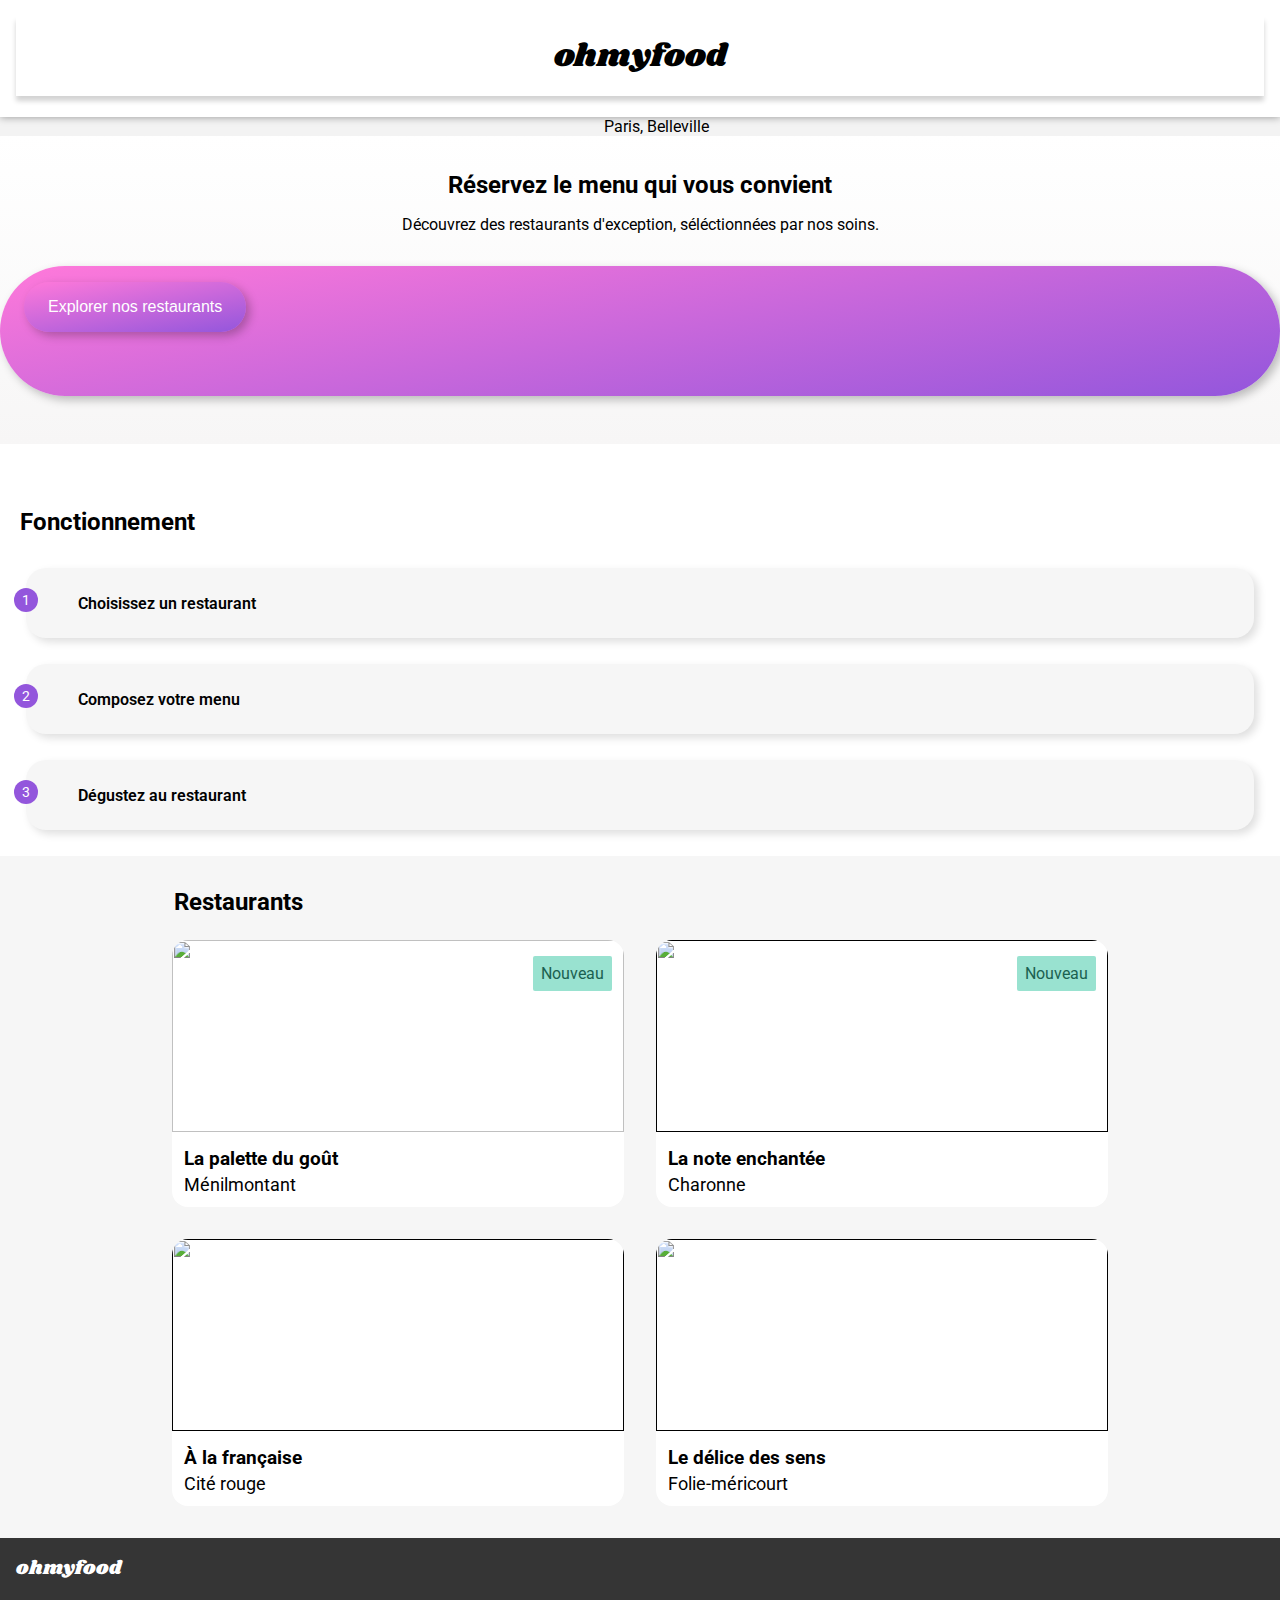
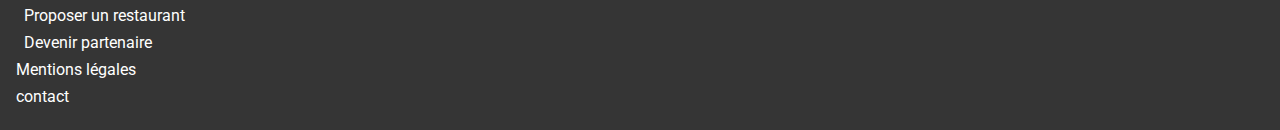
==== index.html @ df1c41d5 "menu" ====
<!DOCTYPE html>
<html>
<head>
<title>Ohmyfood</title>
<link rel="preconnect" href="https://fonts.googleapis.com">
<link rel="preconnect" href="https://fonts.gstatic.com" crossorigin>
<link href="https://fonts.googleapis.com/css2?family=Roboto:wght@300;400;500;700;900&display=swap" rel="stylesheet">
<link href="https://fonts.googleapis.com/css2?family=Shrikhand&display=swap" rel="stylesheet">
<link rel="stylesheet" href="https://cdnjs.cloudflare.com/ajax/libs/font-awesome/6.1.1/css/all.min.css" integrity="sha512-KfkfwYDsLkIlwQp6LFnl8zNdLGxu9YAA1QvwINks4PhcElQSvqcyVLLD9aMhXd13uQjoXtEKNosOWaZqXgel0g==" crossorigin="anonymous" referrerpolicy="no-referrer" />
<link rel="stylesheet" href="./styles/style.css">
<meta name="viewport" content="width=device-width, initial-scale=1">
</head>

<body>
  <header>
    <div class="header">
      <h1>ohmyfood</h1>
    </div>
  </header>
  
  <main>
    <div class="location">
      <div class="location_dot">
        <i class="fa-solid fa-location-dot"></i>
      </div>
      <div class="location_txt">
        <p>Paris, Belleville</p>
      </div>
    </div>

    <div class="hero_container">
      <div class="hero_title">
        <h2>Réservez le menu qui vous convient</h2>
      </div>
      <div class="hero_txt">
        <p>Découvrez des restaurants d'exception, séléctionnées par nos soins.</p>
      </div>
      <div class="btn">
        <button class="btn hero_btn">Explorer nos restaurants</button>
      </div>
    </div>

  <section class="steps">
    <h2 class="steps_title">Fonctionnement</h2>
    <div class="steps_btn">
      <p class="number">1</p>
      <div class="steps_txt">
      <i class="fa-solid fa-mobile-screen steps-icon"></i>
      Choisissez un restaurant</div>
      </div>
    <div class="steps_btn">
      <p class="number">2</p>
      <div class="steps_txt">
        <i class="fa-solid fa-list-ul steps-icon"></i>
        Composez votre menu</div>
    </div>
    <div class="steps_btn">
      <p class="number">3</p>
      <div class="steps_txt">
        <i class="fa-solid fa-store steps-icon"></i>
        Dégustez au restaurant</div>
    </div>
  </section>

  <section class="restaurants">
    <div class="container">
      <h2 class="restaurants_title">Restaurants</h2>
      <div class="cards">
        <a class="card" href="menu-1.html">
          <img src="/Maquettes Ohmyfood/images/restaurants/jay-wennington-N_Y88TWmGwA-unsplash.jpg" alt="" class="card_img"> 
          <p class="card_new">Nouveau</p>
          <div class="card_info">
            <h3 class="restaurant_name">La palette du goût</h3>
            <p class="restaurant_location">Ménilmontant</p>
            <div class="like_btn">
              <i class="far fa-heart like"></i>
            </div>
          </div>
        </a>
        <a class="card" href=>      
          <img src="/Maquettes Ohmyfood/images/restaurants/stil-u2Lp8tXIcjw-unsplash.jpg" alt="" class="card_img">
          <p class="card_new">Nouveau</p>         
          <div class="card_info">
            <h3 class="restaurant_name">La note enchantée</h3>
            <p class="restaurant_location">Charonne</p>
            <div class="like_btn">
              <i class="far fa-heart like"></i>
            </div>
          </div>
        </a>
        <a class="card" href=> 
          <img src="/Maquettes Ohmyfood/images/restaurants/toa-heftiba-DQKerTsQwi0-unsplash.jpg" alt="" class="card_img">       
          <div class="card_info">
            <h3 class="restaurant_name">À la française</h3>
            <p class="restaurant_location">Cité rouge</p>
            <div class="like_btn">
              <i class="far fa-heart like"></i>
            </div>
          </div>
        </a>
        <a class="card" href=>        
          <img src="/Maquettes Ohmyfood/images/restaurants/louis-hansel-shotsoflouis-qNBGVyOCY8Q-unsplash.jpg" alt="" class="card_img">   
            <div class="card_info">
            <h3 class="restaurant_name">Le délice des sens</h3>
            <p class="restaurant_location">Folie-méricourt</p>
            <div class="like_btn">
              <i class="far fa-heart like"></i>
            </div>
           </div>       
          </a>
        </div>
      </div>
    </section>
  </main>

  <footer class="footer">
    <div class="footer_container">
      <span class="footer_logo">ohmyfood</span>
      <ul class="footer_list">
        <li>
          <a class="footer_link" href="#"><i class="fa-solid fa-utensils footer_icon"></i>Proposer un restaurant</a>
        </li>
        <li>
          <a class="footer_link" href="#"><i class="fa-solid fa-handshake-angle footer_icon"></i>Devenir partenaire</a>
        </li>
        <li>
          <a class="footer_link" href="#">Mentions légales</a>
        </li>
        <li>
          <a class="footer_link" href="#">contact</a>
        </li>
      </ul>
    </div>
  </footer>
</body>

</html>
---- styles/style.css ----
html {
  box-sizing: border-box;
  font-size: 16px;
}

*, *:before, *:after {
  box-sizing: inherit;
}

body, h1, h2, h3, h4, h5, h6, p, ol, ul {
  margin: 0;
  padding: 0;
  font-weight: normal;
}

ol, ul {
  list-style: none;
}

img {
  max-width: 100%;
  height: auto;
}
/**reset**/

body {
  font-family: "Roboto", sans-serif;
  margin: 0;
  background: white;
}

.header {
  display: flex;
    justify-content: center;
    box-shadow: 0px 5px 5px lightgrey;
    margin-bottom: 5px;
    height: 80px;
}

.header h1 {
  font-family: "Shrikhand", cursive;
  display: flex;  
  text-align: center;
  align-items: center;
}

h2 {
  font-weight: bold;
}

.location {
  display: flex;
  justify-content: center;
  align-content: center;
  background-color: #f3f3f3;
}

.location_txt {
  display: flex;
  justify-content: center;
  align-content: center;
  align-items: center;
}

.location p {
  font-weight: 400;
}

.location_dot {
  line-height: 40px;
  padding: 4px 16px;
  font-size: 18px;
}

main {
  display: flex;
  justify-content: center;
  align-content: center;
  flex-direction: column;
}

.hero_container {
  display: flex;
  justify-content: center;
  align-content: center;
  flex-direction: column;
  text-align: center;
  background: linear-gradient(white, rgb(247, 246, 246));
}

.hero_title {
  margin: 0;
}

.hero_title h2 {
  margin-bottom: 0;
  margin-top: 2.2rem;
  padding-inline-start: 15%;
  padding-inline-end: 15%;
}

.hero_txt {
  margin: 0;
  display: block;
  margin-block-start: 1em;
  margin-block-end: 1em;
  margin-inline-start: 0px;
  margin-inline-end: 0px;
}

.hero_txt p {
  margin: 0;
  font-weight: 400;
  margin-bottom: 16px;
  padding-inline-start: 10%;
  padding-inline-end: 10%;
}

.hero_container .hero_btn {
  display: flex;
  justify-content: center;
  align-content: center;
}

.btn {
  border: 0;
  padding: 1rem 1.5rem;
  font-weight: 400;
  font-size: 1rem;
  border-radius: 100px;
  color: #fff;
  background: linear-gradient(170deg, #ff79da 0%, #9356dc 100%);
  box-shadow: 0.25rem 0.25rem 10px rgb(0 0 0 / 25%);
  margin-bottom: 48px;
}

/**Steps-section**/

.steps_title {
  margin-top: 64px;
  margin-left: 20px;
  margin-bottom: 32px;
}

.steps_btn {
  margin: 26px;
  box-shadow: 0.25rem 0.25rem 0.5rem rgb(0 0 0 / 13%);
  border-radius: 1.25rem;
  background-color: #f6f6f6;
  display: flex;
}

.steps_btn:hover {
  opacity: 0.8;
  cursor: pointer;
  transition: .3s;
  transition: .3s;
  box-shadow: 0px 0px 10px 0px rgba(0, 0, 0, 0.6);
  background-color: #f2eafb;
}

.steps_txt {
  display: flex;
  font-weight: 600;
  width: 300px;
  height: 70px;
  align-items: center;
}

.number {
  font-weight: 400;
    font-size: 0.87rem;
    background-color: #9356dc;
    height: 24px;
    width: 24px;
    border-radius: 50%;
    line-height: 24px;
    vertical-align: middle;
    text-align: center;
    color: white;
    margin-left: -12px;
    margin-right: 20px;
    margin-top: 20px;
}

.steps-icon {
  color: grey;
  margin-right: 20px;
}


/**Restaurants Cards section**/

.restaurants {
  background-color: #f6f6f6;
  padding: 2rem 1rem;
}

.restaurants_title {
  margin-bottom: 24px;
  margin-left: 2px;
}

.cards {
  display: grid;
  grid-template-columns: repeat(1,1fr);
  column-gap: 2rem;
  row-gap: 2rem;
}

.card {
  background-color: #fff;
  border-radius: 1rem;
  position: relative;
  text-decoration: none;
  color: inherit;
  display: block;
}

.card_img {
  height: 12rem;
  width: 100%;
  border: 0 solid transparent;
  border-radius: 1rem 1rem 0 0;
  box-shadow: none;
  object-fit: cover;
}
  
.card_info {
  display: flex;
  justify-content:center;
  flex-direction: column;
  align-items: flex-start;
}

.card_info h3 {
  font-weight: 700;
}

.card_info p {
  font-size: 18px;
}

.card_new {
  background-color: #99e2d0;
  color: #1b6150;
  padding: 0.5rem;
  border-radius: 0.125rem;
  position: absolute;
  top: 1rem;
  right: 0.75rem;
}

.restaurant_name {
  padding-left: 12px;
  margin-top: 12px;
}

.restaurant_location {
  padding-left: 12px;
  padding-top: 4px;
  margin-bottom: 12px;
}

.card_new {
  display: flex;
  align-items: center;
  justify-content: center;
}

.like_btn {
  height: 100%;
  width: 180%;
  display: flex;
  align-items: center;
  justify-content: center;
}

.like {
  transition-duration: .25s;
  background-color: white;
  display: flex;
  align-items: center;
  justify-content: center;
  font-size: 2rem;
}

/**Footer**/

.footer {
  padding: 1rem;
  background-color: #353535 ;
}

.footer_container {
  display: flex;
  flex-direction: column;
}

.footer_container li {
  margin-bottom: 0.5rem;
}

.footer_logo {
  color: #fff;
  font-family: Shrikhand,"cursive";
  font-size: 1.2rem;
  margin: 0 0 1rem;
}

.footer_list {
  list-style: none;
  padding: 0;
  margin: 0;
}

.footer_link {
  text-decoration: none;
  color: #fff;
}

.footer_icon {
  width: 1.2rem;
  margin-right: 0.5rem;
}


/** Menu **/

.loader {
  display: flex;
  position: fixed;
  width: 100%;
  height: 100%;
  background: #ffffffa8;
  z-index: 100000;
  justify-content: center;
  align-items: center;
  animation: loader 1s;
  animation-delay: 1s;
  animation-fill-mode: both;
}

.loader .loader__logo {
  font-family: 'Shrikhand', "cursive";
  font-size: 3rem;
  animation: LogoAnimate 1s;
  animation-iteration-count: 1;
}

.loader .item--0 {
  animation-delay: 0s;
}

.loader .item--1 {
  animation-delay: 0.1s;
}

.loader .item--2 {
  animation-delay: 0.2s;
}

.loader .item--3 {
  animation-delay: 0.3s;
}

.loader .item--4 {
  animation-delay: 0.4s;
}

.loader .item--5 {
  animation-delay: 0.5s;
}

.loader .item--6 {
  animation-delay: 0.6s;
}

.loader .item--7 {
  animation-delay: 0.7s;
}

@-webkit-keyframes LogoAnimate {
  0% {
   transform: translateY(0) rotate(360deg);
  }
  25% {
    transform: translateY(1rem);
  }
  75% {
    transform: translateY(-1rem);
  }
  100% {
    transform: translateY(0);
  }
}

@keyframes LogoAnimate {
  0% {
    transform: translateY(0) rotate(360deg);
  }
  25% {
    transform: translateY(1rem);
  }
  75% {
   transform: translateY(-1rem);
  }
  100% {
    transform: translateY(0);
  }
}

@-webkit-keyframes loader {
  100% {
    opacity: 0;
    z-index: -1000;
  }
}

@keyframes loader {
  100% {
    opacity: 0;
    z-index: -1000;
  }
}

.container {
  margin: auto;
  position: relative;
}

header {
  padding: 1rem;
  box-shadow: 0 0 0.5rem #00000066;
  position: relative;
  z-index: 1000;
}

header .logo {
  text-align: center;
  font-family: 'Shrikhand', "cursive";
}

header a .arrow__back {
  display: flex;
  justify-content: center;
  align-items: center;
  left: 2rem;
  width: 2rem;
  height: 2rem;
  color: #000;
  font-size: 1.3rem;
  position: absolute;
  top: 50%;
  transform: translateY(-50%);
}

.bg__image {
  max-width: 100%;
  max-height: 32rem;
  width: 100%;
  object-fit: cover;
}

#content .bold-700 {
  font-weight: 700;
}

#content .location {
  display: flex;
  justify-content: center;
  align-items: center;
  background-color: #f3f3f3;
  position: relative;
  font-size: 1.2rem;
  padding: 1.20rem;
}

#content .location .location__icon {
  margin: 0 1rem 0 0;
}

#content .info {
  padding: 2rem;
  text-align: center;
  background: #fafafa;
}

#content .info .info__sentence {
  font-weight: 300;
  margin: 1.5rem 0;
}

#content .info .btn__explore {
  padding: .75rem 1.5rem;
  font-size: 1.1rem;
  color: #fff;
  cursor: pointer;
  transition: .25s;
  box-shadow: .25rem .25rem 10px #00000045;
  border-radius: 5rem;
  background: #686868 linear-gradient(0deg, rgba(147, 86, 220, 0.9), rgba(255, 121, 218, 0.9));
  font-weight: 500;
}

#content .info .btn__explore:hover {
  opacity: 0.8;
  box-shadow: 0.25rem 0.25rem 10px #000000c9;
}

#content .tutorial {
  padding: 2rem 1rem;
}

#content .tutorial .container ul {
  padding: 0;
  margin: 0;
  list-style: none;
  counter-reset: ListCount;
}

#content .tutorial .container ul li {
  padding: 1.5rem;
  margin: 1rem 1rem 1rem 1rem;
  background: #f6f6f6;
  border-radius: 1.25rem;
  display: flex;
  position: relative;
  box-shadow: .25rem .25rem .5rem #00000022;
}

#content .tutorial .container ul li::before {
  counter-increment: ListCount 1;
  content: counter(ListCount);
  width: 1.5rem;
  height: 1.5rem;
  border-radius: 5rem;
  background: #9356DC;
  display: flex;
  justify-content: center;
  align-items: center;
  color: #fff;
  position: absolute;
  left: -.75rem;
}

#content .tutorial .container ul li i {
  margin-right: 1rem;
  color: #7e7e7e;
}

#content .tutorial .container ul li span {
  color: #000;
  font-weight: 400;
}

#content .restaurants {
  background: #f6f6f6;
  padding: 2rem 1rem;
}

#content .restaurants .container .cards {
  display: flex;
  flex-direction: column;
}

#content .restaurants .container .cards .card {
  background: #fff;
  border-radius: 1rem;
  position: relative;
  display: block;
  margin: 0.5rem 0;
  box-shadow: .25rem .25rem .5rem #00000012;
}

#content .restaurants .container .cards .card img {
  width: 100%;
  height: 12rem;
  border-radius: 1rem 1rem 0 0;
  box-shadow: none;
  object-fit: cover;
}

#content .restaurants .container .cards .card .card__badge--new {
  background: #99e1cf;
  color: #138668;
  padding: .5rem;
  border-radius: .125rem;
  position: absolute;
  top: 1rem;
  right: .75rem;
}

#content .restaurants .container .cards .card .card__footer {
  display: flex;
  justify-content: space-between;
  align-items: center;
  margin: 0 .5rem;
  color: black;
  padding: 1rem;
}

#content .restaurants .container .cards .card .card__footer h3 {
  margin: 0 0 .25rem;
}

#content .restaurants .container .cards .card .card__footer span {
  margin: 0;
}

#content .restaurants .container .cards .card .card__footer .card__heart {
  width: 2rem;
  height: 2rem;
  padding: 0;
  display: flex;
  justify-content: center;
  align-items: center;
  cursor: pointer;
  position: relative;
  background: transparent;
}

#content .restaurants .container .cards .card .card__footer .card__heart i {
  font-size: 2em;
  position: absolute;
}

#content .restaurants .container .cards .card .card__footer .card__heart i:hover {
  opacity: 0;
}

#content .restaurants .container .cards .card .card__footer .card__heart .heart__color {
  opacity: 0;
}

#content .restaurants .container .cards .card .card__footer .card__heart .heart__color:hover {
  opacity: 1;
  background: linear-gradient(0deg, #9356dc, #ff79da);
  transition: all 0.5s;
}

footer {
  padding: 1rem;
  background: #383838;
  display: flex;
  flex-direction: column;
}

footer .omf__text {
  font-family: 'Shrikhand', "cursive";
  font-size: 1.2rem;
  margin: 0 0 1rem;
  color: #fff;
}

footer ul {
  list-style: none;
}

footer ul li {
  display: flex;
  position: relative;
  margin: .5rem 0;
}

footer ul li a {
  text-decoration: none;
  color: white;
}

footer ul li a i {
  width: 1.2rem;
  margin-right: .5rem;
}

@media screen and (min-width: 768px) {
  .tutorial .container {
    width: 75%;
  }
  .tutorial .container ul {
    display: flex;
  }
  .tutorial .container ul li {
   flex: 1;
    margin: 0 0 0 5rem;
  }
  .tutorial .container ul li:first-child {
    margin-top: 0;
    margin-left: .75rem;
  }
  .restaurants .container {
    width: 75%;
  }
  .restaurants .container .cards {
    display: grid !important;
    grid-template-columns: repeat(2, 1fr);
    column-gap: 2rem;
    row-gap: 2rem;
  }
}

.menu {
  margin-top: -4rem;
  border-radius: 2rem 2rem 0 0;
  background: #f6f6f6;
  z-index: 1000;
  position: relative;
}

.menu__header {
  display: flex;
  justify-content: space-between;
  align-items: center;
  padding: 1rem 2rem 0 1rem;
  text-align: center;
}

.menu__header h1 {
  font-family: Shrikhand,"cursive";
  margin: 1.2rem 0;
}

.menu__header .card__heart {
  width: 2rem;
  height: 2rem;
  padding: 0;
  display: flex;
  justify-content: center;
  align-items: center;
  cursor: pointer;
  position: relative;
  background: transparent;
}

.menu__header .card__heart i {
  font-size: 1.8em;
  position: absolute;
}

.menu__header .card__heart i:hover {
  opacity: 0;
}

.menu__header .card__heart .heart__color {
  opacity: 0;
}

.menu__header .card__heart .heart__color:hover {
  opacity: 1;
  background: linear-gradient(0deg, #9356dc, #ff79da);
  transition: all 0.5s;
}

.menu .menu__cards {
  display: grid;
}

.menu .menu__cards .menu__card {
  max-width: 100%;
  overflow: hidden;
  padding: 0 1rem;
}

.menu .menu__cards .menu__card h3 {
  text-transform: uppercase;
  position: relative;
  padding-bottom: .5rem;
  font-weight: 400;
  margin: 1.2rem 0;
}

.menu .menu__cards .menu__card h3:after {
  content: "";
  background: #99e2d0;
  position: absolute;
  left: 0;
  bottom: 0;
  width: 3rem;
  height: .25rem;
}

.menu .menu__cards .menu__card .menu__item {
  background: #fff;
  border-radius: .75rem;
  padding: 1rem;
  display: flex;
  box-shadow: 0.25rem 0.25rem 1rem #0000001a;
  overflow: hidden;
  margin: 1rem 0;
  cursor: pointer;
  max-width: 100%;
  animation: checkMenu .6s;
  animation-timing-function: cubic-bezier(0.67, 0.22, 0.35, 0.86);
  animation-fill-mode: both;
  transform: scale(0);
}

.menu .menu__cards .menu__card .menu__item--text {
 flex: 1;
  overflow: hidden;
}

.menu .menu__cards .menu__card .menu__item--text h4 {
  overflow: hidden;
  white-space: nowrap;
  text-overflow: ellipsis;
  font-weight: bold;
}

.menu .menu__cards .menu__card .menu__item--text p {
  margin: 0;
  white-space: nowrap;
  text-overflow: ellipsis;
  overflow: hidden;
}

.menu .menu__cards .menu__card .menu__item--price {
  font-weight: 700;
  display: flex;
  justify-content: flex-end;
  align-items: flex-end;
  padding-left: .5rem;
}

.menu .menu__cards .menu__card .menu__item--validation {
  background: #99e2d0;
  margin: -1rem -5rem -1rem 1rem;
  width: 4rem;
  display: flex;
  justify-content: center;
  align-items: center;
  transition-duration: .5s;
}

.menu .menu__cards .menu__card .menu__item--icon {
  width: 1.6rem;
  height: 1.6rem;
  background: #fff;
  display: flex;
  justify-content: center;
  align-items: center;
  border-radius: 100px;
  transform: rotate(360deg);
  transition-duration: .5s;
}

.menu .menu__cards .menu__card .menu__item--icon i {
  color: #99e2d0;
}

.menu .menu__cards .menu__card .menu__item:hover .menu__item--validation {
  margin-right: -1rem;
}

.menu .menu__cards .menu__card .menu__item:hover .menu__item--icon {
  transform: rotate(0);
}

.menu .menu__cards .menu__card .delay-0 {
  animation-delay: 0s;
}

.menu .menu__cards .menu__card .delay-1 {
  animation-delay: 0.1s;
}

.menu .menu__cards .menu__card .delay-2 {
  animation-delay: 0.2s;
}

.menu .menu__cards .menu__card .delay-3 {
  animation-delay: 0.3s;
}

.menu .menu__cards .menu__card .delay-4 {
  animation-delay: 0.4s;
}

.menu .menu__cards .menu__card .delay-5 {
  animation-delay: 0.5s;
}

.menu .menu__cards .menu__card .delay-6 {
  animation-delay: 0.6s;
}

.menu .menu__cards .menu__card .delay-7 {
  animation-delay: 0.7s;
}

.menu .menu__cards .menu__card .delay-8 {
   animation-delay: 0.8s;
}

.menu .btn__cards {
  padding: 3rem 0;
  display: flex;
  justify-content: center;
}

.menu .btn__cards .btn__buy {
  padding: .75rem 1.5rem;
  font-size: 1.1rem;
  color: #fff;
  cursor: pointer;
  transition: .25s;
  box-shadow: .25rem .25rem 10px #00000045;
  border-radius: 5rem; 
  background: #686868 linear-gradient(0deg, rgba(147, 86, 220, 0.9), rgba(255, 121, 218, 0.9));
  font-weight: 500;
  font-weight: 400;
}

.menu .btn__cards .btn__buy:hover {
  opacity: 0.8;
  box-shadow: 0.25rem 0.25rem 10px #000000c9;
}

@media screen and (min-width: 1024px) {
  .menu .menu__cards {
    display: grid;
    grid-template-columns: repeat(3, 1fr);
    column-gap: 1rem;
  }
}

@media screen and (min-width: 1200px) {
  .menu {
    width: 70%;
    margin: -4rem auto 0 auto;
  }
}

@-webkit-keyframes checkMenu {
  0% {
    transform: scale(0);
  }
  100% {
    transform: scale(1);
  }
}

@keyframes checkMenu {
  0% {
    transform: scale(0);
  }
  100% {
    transform: scale(1);
  }
}
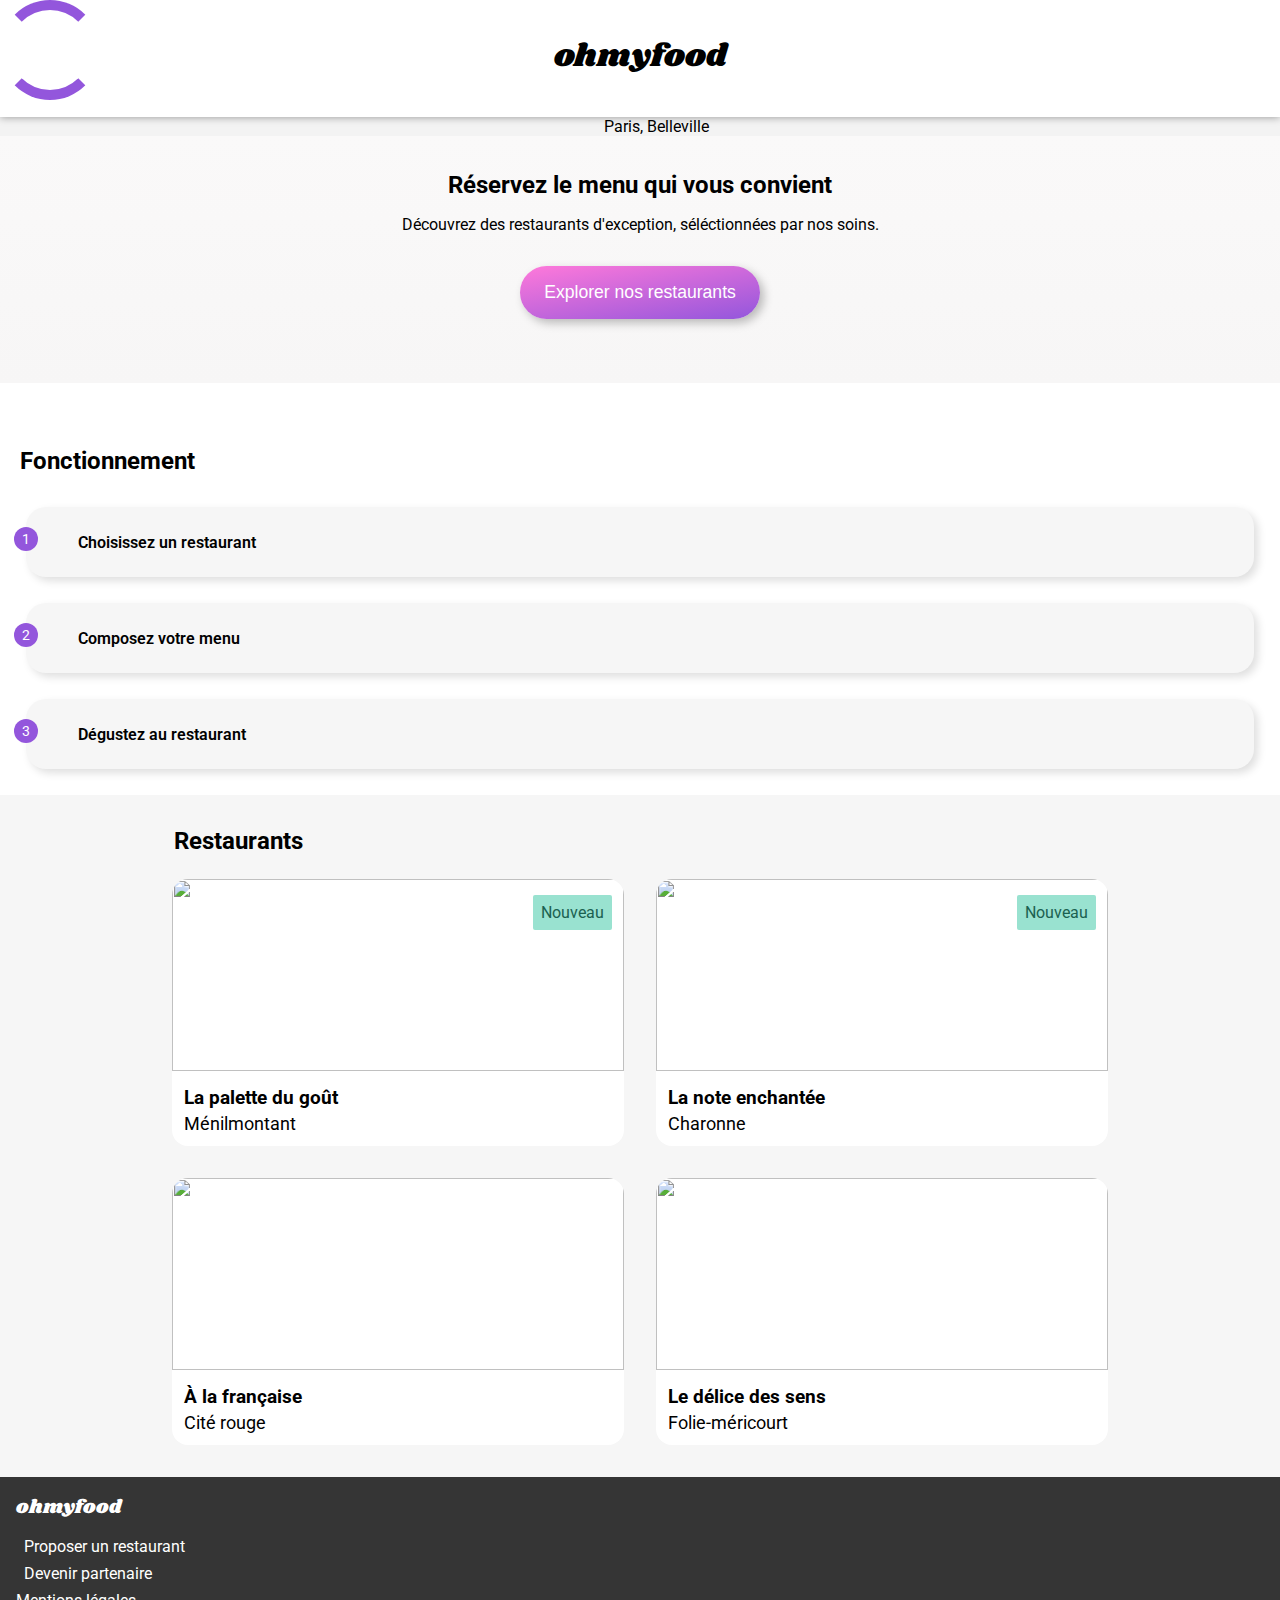
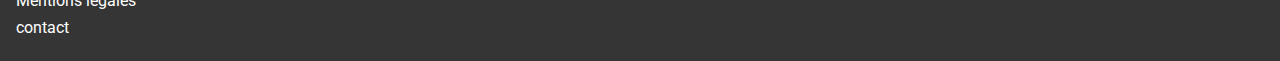
==== commit 86debedb: "all menus done" ====
--- a/index.html
+++ b/index.html
@@ -1,5 +1,5 @@
 <!DOCTYPE html>
-<html>
+<html lang="en">
 <head>
 <title>Ohmyfood</title>
 <link rel="preconnect" href="https://fonts.googleapis.com">
@@ -12,12 +12,18 @@
 </head>
 
 <body>
+<!--Spinner loading-->
+  <div class="spinner">
+  <div></div>
+  <div></div>
+  </div>
+<!--Header-->
   <header>
     <div class="header">
       <h1>ohmyfood</h1>
     </div>
   </header>
-  
+<!--Main-->
   <main>
     <div class="location">
       <div class="location_dot">
@@ -27,7 +33,7 @@
         <p>Paris, Belleville</p>
       </div>
     </div>
-
+<!--Hero-->
     <div class="hero_container">
       <div class="hero_title">
         <h2>Réservez le menu qui vous convient</h2>
@@ -35,11 +41,11 @@
       <div class="hero_txt">
         <p>Découvrez des restaurants d'exception, séléctionnées par nos soins.</p>
       </div>
-      <div class="btn">
+      <div>
         <button class="btn hero_btn">Explorer nos restaurants</button>
       </div>
     </div>
-
+<!--Steps-->
   <section class="steps">
     <h2 class="steps_title">Fonctionnement</h2>
     <div class="steps_btn">
@@ -61,13 +67,13 @@
         Dégustez au restaurant</div>
     </div>
   </section>
-
+<!--restaurants-->
   <section class="restaurants">
     <div class="container">
       <h2 class="restaurants_title">Restaurants</h2>
       <div class="cards">
         <a class="card" href="menu-1.html">
-          <img src="/Maquettes Ohmyfood/images/restaurants/jay-wennington-N_Y88TWmGwA-unsplash.jpg" alt="" class="card_img"> 
+          <img src="/Omid-Ohmyfood/Maquettes_Ohmyfood/images/restaurants/jay-wennington-N_Y88TWmGwA-unsplash.jpg" alt="" class="card_img"> 
           <p class="card_new">Nouveau</p>
           <div class="card_info">
             <h3 class="restaurant_name">La palette du goût</h3>
@@ -77,8 +83,8 @@
             </div>
           </div>
         </a>
-        <a class="card" href=>      
-          <img src="/Maquettes Ohmyfood/images/restaurants/stil-u2Lp8tXIcjw-unsplash.jpg" alt="" class="card_img">
+        <a class="card" href="menu-2.html">      
+          <img src="/Omid-Ohmyfood/Maquettes_Ohmyfood/images/restaurants/stil-u2Lp8tXIcjw-unsplash.jpg" alt="" class="card_img">
           <p class="card_new">Nouveau</p>         
           <div class="card_info">
             <h3 class="restaurant_name">La note enchantée</h3>
@@ -88,8 +94,8 @@
             </div>
           </div>
         </a>
-        <a class="card" href=> 
-          <img src="/Maquettes Ohmyfood/images/restaurants/toa-heftiba-DQKerTsQwi0-unsplash.jpg" alt="" class="card_img">       
+        <a class="card" href="menu-3.html"> 
+          <img src="/Omid-Ohmyfood/Maquettes_Ohmyfood/images/restaurants/toa-heftiba-DQKerTsQwi0-unsplash.jpg" alt="" class="card_img">       
           <div class="card_info">
             <h3 class="restaurant_name">À la française</h3>
             <p class="restaurant_location">Cité rouge</p>
@@ -98,8 +104,8 @@
             </div>
           </div>
         </a>
-        <a class="card" href=>        
-          <img src="/Maquettes Ohmyfood/images/restaurants/louis-hansel-shotsoflouis-qNBGVyOCY8Q-unsplash.jpg" alt="" class="card_img">   
+        <a class="card" href="menu-4.html">        
+          <img src="/Omid-Ohmyfood/Maquettes_Ohmyfood/images/restaurants/louis-hansel-shotsoflouis-qNBGVyOCY8Q-unsplash.jpg" alt="" class="card_img">   
             <div class="card_info">
             <h3 class="restaurant_name">Le délice des sens</h3>
             <p class="restaurant_location">Folie-méricourt</p>
@@ -112,7 +118,7 @@
       </div>
     </section>
   </main>
-
+<!--Footer-->
   <footer class="footer">
     <div class="footer_container">
       <span class="footer_logo">ohmyfood</span>
--- a/styles/style.css
+++ b/styles/style.css
@@ -21,6 +21,11 @@
   max-width: 100%;
   height: auto;
 }
+
+a {
+  text-decoration: none;
+}
+
 /**reset**/
 
 body {
@@ -31,10 +36,9 @@
 
 .header {
   display: flex;
-    justify-content: center;
-    box-shadow: 0px 5px 5px lightgrey;
-    margin-bottom: 5px;
-    height: 80px;
+  justify-content: center;
+  margin-bottom: 5px;
+  height: 80px;
 }
 
 .header h1 {
@@ -44,6 +48,10 @@
   align-items: center;
 }
 
+.fa-arrow-left {
+  padding-right: 50px;
+}
+
 h2 {
   font-weight: bold;
 }
@@ -85,7 +93,8 @@
   align-content: center;
   flex-direction: column;
   text-align: center;
-  background: linear-gradient(white, rgb(247, 246, 246));
+  background: linear-gradient(rgb(250, 249, 249), rgb(247, 246, 246));
+  padding-bottom: 64px;
 }
 
 .hero_title {
@@ -116,23 +125,17 @@
   padding-inline-end: 10%;
 }
 
-.hero_container .hero_btn {
-  display: flex;
-  justify-content: center;
-  align-content: center;
-}
-
 .btn {
   border: 0;
   padding: 1rem 1.5rem;
-  font-weight: 400;
-  font-size: 1rem;
+  font-weight: 500;
+  font-size: 1.1rem;
   border-radius: 100px;
   color: #fff;
   background: linear-gradient(170deg, #ff79da 0%, #9356dc 100%);
   box-shadow: 0.25rem 0.25rem 10px rgb(0 0 0 / 25%);
-  margin-bottom: 48px;
-}
+}
+
 
 /**Steps-section**/
 
@@ -169,18 +172,18 @@
 
 .number {
   font-weight: 400;
-    font-size: 0.87rem;
-    background-color: #9356dc;
-    height: 24px;
-    width: 24px;
-    border-radius: 50%;
-    line-height: 24px;
-    vertical-align: middle;
-    text-align: center;
-    color: white;
-    margin-left: -12px;
-    margin-right: 20px;
-    margin-top: 20px;
+  font-size: 0.87rem;
+  background-color: #9356dc;
+  height: 24px;
+  width: 24px;
+  border-radius: 50%;
+  line-height: 24px;
+  vertical-align: middle;
+  text-align: center;
+  color: white;
+  margin-left: -12px;
+  margin-right: 20px;
+  margin-top: 20px;
 }
 
 .steps-icon {
@@ -639,40 +642,6 @@
   transition: all 0.5s;
 }
 
-footer {
-  padding: 1rem;
-  background: #383838;
-  display: flex;
-  flex-direction: column;
-}
-
-footer .omf__text {
-  font-family: 'Shrikhand', "cursive";
-  font-size: 1.2rem;
-  margin: 0 0 1rem;
-  color: #fff;
-}
-
-footer ul {
-  list-style: none;
-}
-
-footer ul li {
-  display: flex;
-  position: relative;
-  margin: .5rem 0;
-}
-
-footer ul li a {
-  text-decoration: none;
-  color: white;
-}
-
-footer ul li a i {
-  width: 1.2rem;
-  margin-right: .5rem;
-}
-
 @media screen and (min-width: 768px) {
   .tutorial .container {
     width: 75%;
@@ -709,10 +678,12 @@
 
 .menu__header {
   display: flex;
-  justify-content: space-between;
-  align-items: center;
-  padding: 1rem 2rem 0 1rem;
+  justify-content: space-evenly;
+  align-items: center;
+  padding: 1rem 6rem 0 1rem;
   text-align: center;
+  margin-bottom: 5px;
+  height: 80px;
 }
 
 .menu__header h1 {
@@ -890,6 +861,10 @@
 
 .menu .menu__cards .menu__card .delay-8 {
    animation-delay: 0.8s;
+}
+
+.menu .menu__cards .menu__card .delay-9 {
+  animation-delay: 0.9s;
 }
 
 .menu .btn__cards {
@@ -931,15 +906,6 @@
   }
 }
 
-@-webkit-keyframes checkMenu {
-  0% {
-    transform: scale(0);
-  }
-  100% {
-    transform: scale(1);
-  }
-}
-
 @keyframes checkMenu {
   0% {
     transform: scale(0);
@@ -949,7 +915,42 @@
   }
 }
 
-
-
-
-
+/* spinner loading */
+
+.spinner {
+  width: 100px;
+  height: 100px;
+  position: absolute;
+  z-index: 1;
+}
+
+.spinner div {
+  box-sizing: border-box;
+  position: absolute;
+  top: 0;
+  left: 0;
+  width: 100%;
+  height: 100%;
+  border: 10px solid transparent;
+  border-top-color: #9356DC ;
+  border-radius: 50%;
+  animation: spinnerOne 1.2s linear infinite;
+}
+
+.spinner div:nth-child(2) {
+  border: 10px solid transparent;
+  border-bottom-color: #9356DC ;
+  animation: spinnerTwo 1.2s linear infinite; 
+}
+
+@keyframes spinnerOne {
+  0% {transform: rotate(0deg); border-width: 10px; }
+  50% {transform: rotate(180deg); border-width: 1px; }
+  100% {transform: rotate(360deg); border-width: 10px; }
+}
+
+@keyframes spinnerTwo {
+  0% {transform: rotate(0deg); border-width: 1px; }
+  50% {transform: rotate(180deg); border-width: 10px; }
+  100% {transform: rotate(360deg); border-width: 1px; }
+}
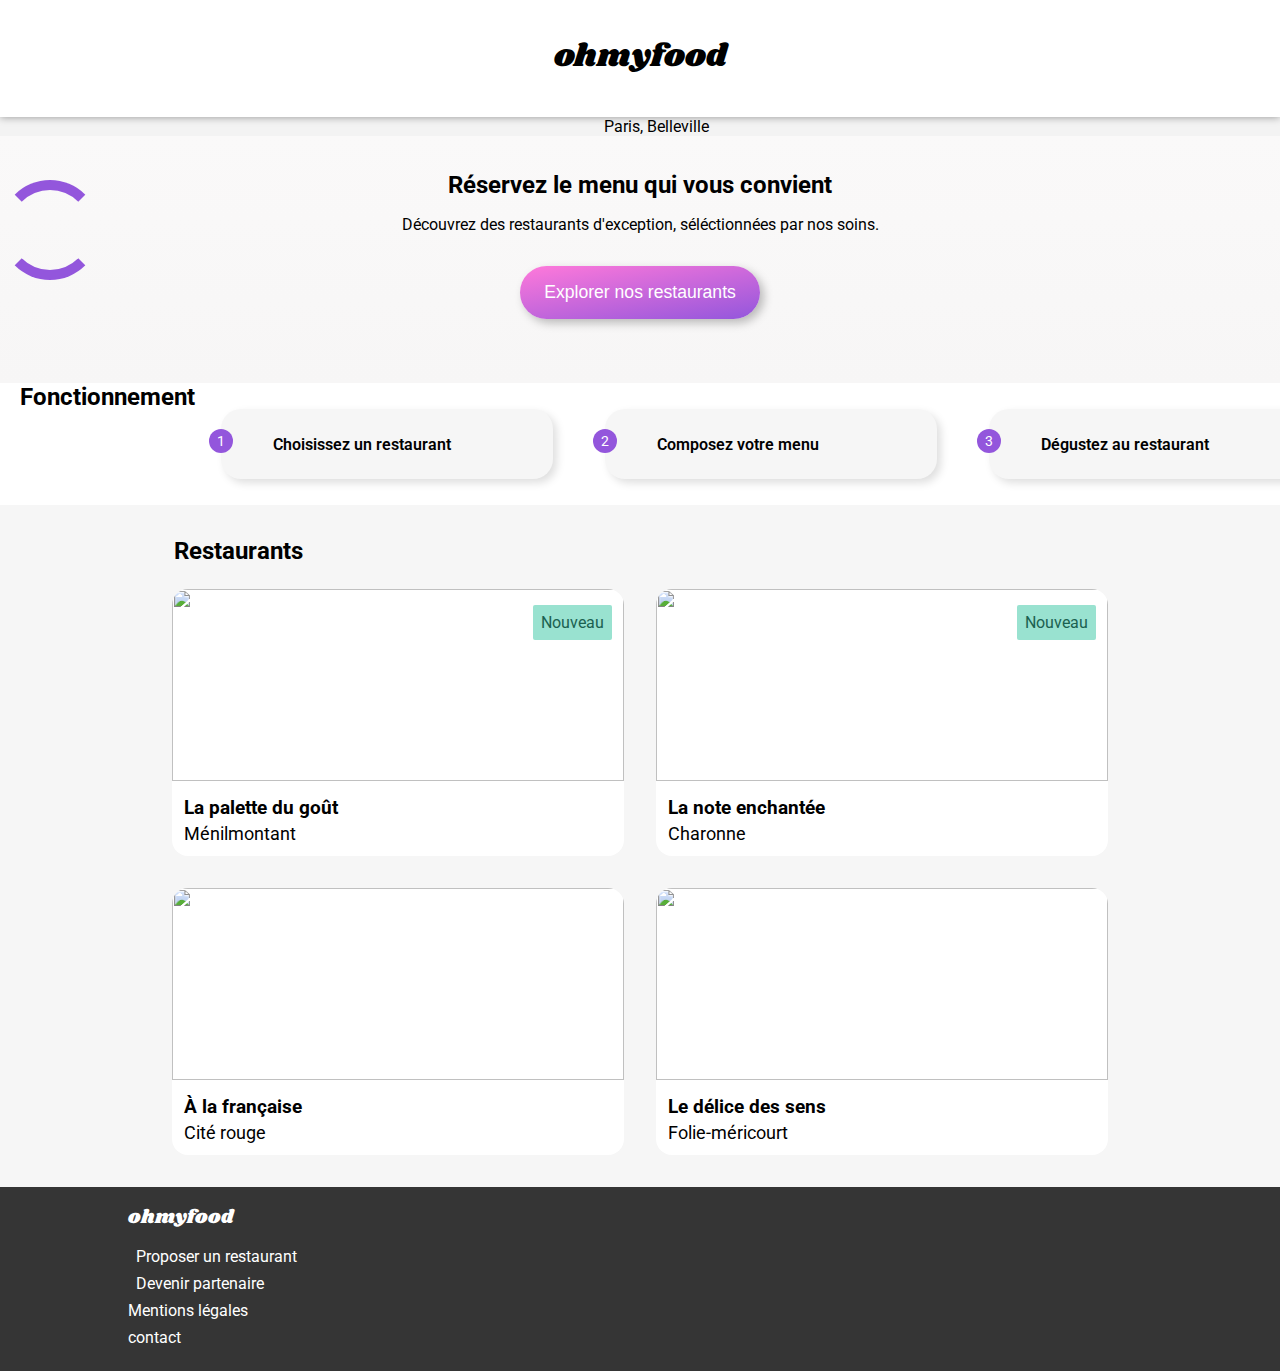
==== commit e0317773: "lederniercommitavantlafin" ====
--- a/index.html
+++ b/index.html
@@ -76,11 +76,10 @@
           <img src="/Omid-Ohmyfood/Maquettes_Ohmyfood/images/restaurants/jay-wennington-N_Y88TWmGwA-unsplash.jpg" alt="" class="card_img"> 
           <p class="card_new">Nouveau</p>
           <div class="card_info">
-            <h3 class="restaurant_name">La palette du goût</h3>
+            <h3 class="restaurant_name">La palette du goût</h3>  
+            <i class="far fa-heart like"></i>
             <p class="restaurant_location">Ménilmontant</p>
-            <div class="like_btn">
-              <i class="far fa-heart like"></i>
-            </div>
+         
           </div>
         </a>
         <a class="card" href="menu-2.html">      
@@ -89,9 +88,7 @@
           <div class="card_info">
             <h3 class="restaurant_name">La note enchantée</h3>
             <p class="restaurant_location">Charonne</p>
-            <div class="like_btn">
               <i class="far fa-heart like"></i>
-            </div>
           </div>
         </a>
         <a class="card" href="menu-3.html"> 
@@ -99,9 +96,7 @@
           <div class="card_info">
             <h3 class="restaurant_name">À la française</h3>
             <p class="restaurant_location">Cité rouge</p>
-            <div class="like_btn">
               <i class="far fa-heart like"></i>
-            </div>
           </div>
         </a>
         <a class="card" href="menu-4.html">        
@@ -109,9 +104,7 @@
             <div class="card_info">
             <h3 class="restaurant_name">Le délice des sens</h3>
             <p class="restaurant_location">Folie-méricourt</p>
-            <div class="like_btn">
               <i class="far fa-heart like"></i>
-            </div>
            </div>       
           </a>
         </div>
@@ -133,7 +126,7 @@
           <a class="footer_link" href="#">Mentions légales</a>
         </li>
         <li>
-          <a class="footer_link" href="#">contact</a>
+          <a class="footer_link" href="mailto:contact@ohmyfood.com">contact</a>
         </li>
       </ul>
     </div>
--- a/styles/style.css
+++ b/styles/style.css
@@ -286,6 +286,8 @@
   align-items: center;
   justify-content: center;
   font-size: 2rem;
+  position: absolute;
+  right: 15px;
 }
 
 /**Footer**/
@@ -326,7 +328,6 @@
   width: 1.2rem;
   margin-right: 0.5rem;
 }
-
 
 /** Menu **/
 
@@ -638,30 +639,31 @@
 
 #content .restaurants .container .cards .card .card__footer .card__heart .heart__color:hover {
   opacity: 1;
-  background: linear-gradient(0deg, #9356dc, #ff79da);
+  background-color: linear-gradient(0deg, #9356dc, #ff79da);
   transition: all 0.5s;
 }
 
 @media screen and (min-width: 768px) {
-  .tutorial .container {
-    width: 75%;
-  }
-  .tutorial .container ul {
+
+  .steps {
     display: flex;
   }
-  .tutorial .container ul li {
-   flex: 1;
-    margin: 0 0 0 5rem;
-  }
-  .tutorial .container ul li:first-child {
-    margin-top: 0;
-    margin-left: .75rem;
-  }
+
+  .steps_title {
+   margin-top: 0;
+  
+  }
+
+  .steps_btn {
+    width: 30%;
+    display: flex;
+  }
+ 
   .restaurants .container {
     width: 75%;
   }
   .restaurants .container .cards {
-    display: grid !important;
+    display: grid;
     grid-template-columns: repeat(2, 1fr);
     column-gap: 2rem;
     row-gap: 2rem;
@@ -678,7 +680,7 @@
 
 .menu__header {
   display: flex;
-  justify-content: space-evenly;
+  justify-content: space-around;
   align-items: center;
   padding: 1rem 6rem 0 1rem;
   text-align: center;
@@ -904,6 +906,10 @@
     width: 70%;
     margin: -4rem auto 0 auto;
   }
+
+  .footer {
+    padding-left: 8rem;
+  }
 }
 
 @keyframes checkMenu {
@@ -920,8 +926,10 @@
 .spinner {
   width: 100px;
   height: 100px;
-  position: absolute;
+  position: fixed;
+  top: 20%;
   z-index: 1;
+  pointer-events: none;
 }
 
 .spinner div {
@@ -935,12 +943,18 @@
   border-top-color: #9356DC ;
   border-radius: 50%;
   animation: spinnerOne 1.2s linear infinite;
+  pointer-events: none;
+  animation-iteration-count: 2;
+  animation-duration: 3s;
 }
 
 .spinner div:nth-child(2) {
   border: 10px solid transparent;
   border-bottom-color: #9356DC ;
   animation: spinnerTwo 1.2s linear infinite; 
+  pointer-events: none;
+  animation-iteration-count: 2;
+  animation-duration: 3s; 
 }
 
 @keyframes spinnerOne {
@@ -954,3 +968,4 @@
   50% {transform: rotate(180deg); border-width: 10px; }
   100% {transform: rotate(360deg); border-width: 1px; }
 }
+
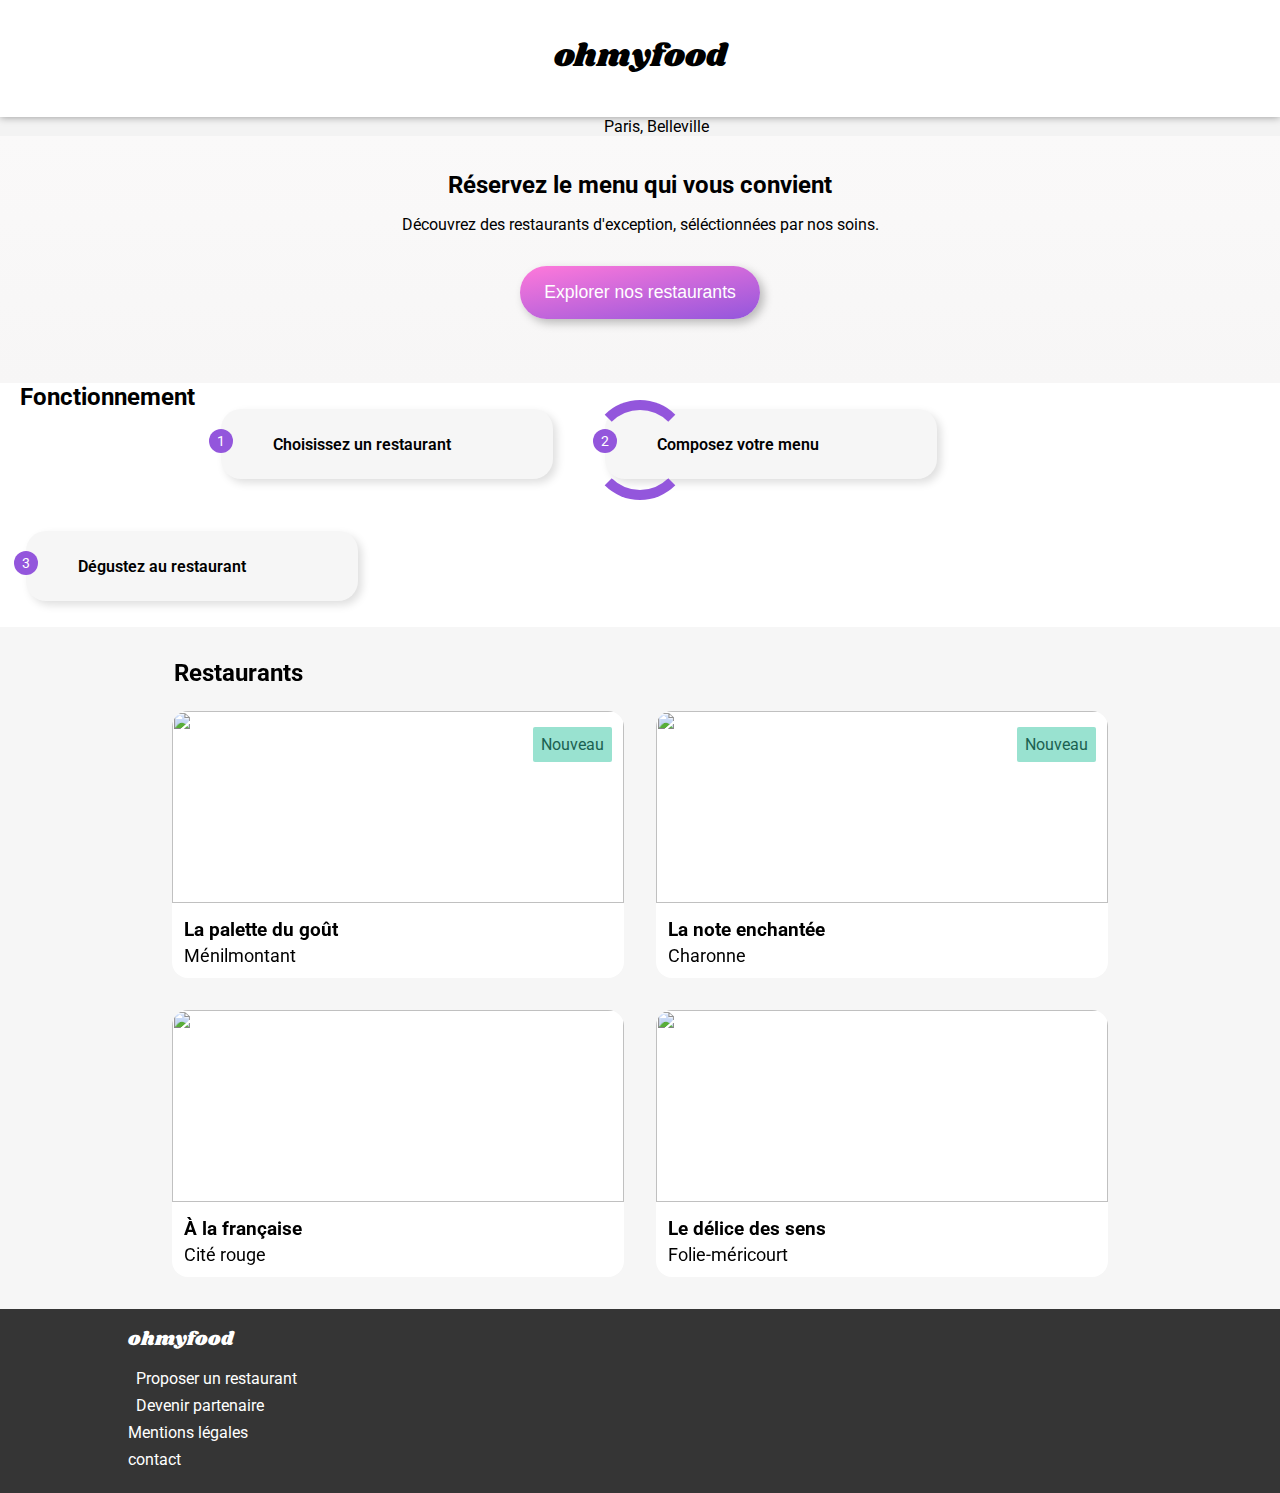
==== commit 5aa960ea: "lastversion" ====
--- a/index.html
+++ b/index.html
@@ -77,7 +77,8 @@
           <p class="card_new">Nouveau</p>
           <div class="card_info">
             <h3 class="restaurant_name">La palette du goût</h3>  
-            <i class="far fa-heart like"></i>
+              <i class="far fa-heart like"></i>
+              <i class="fa-solid fa-heart second-like"></i>
             <p class="restaurant_location">Ménilmontant</p>
          
           </div>
@@ -89,6 +90,7 @@
             <h3 class="restaurant_name">La note enchantée</h3>
             <p class="restaurant_location">Charonne</p>
               <i class="far fa-heart like"></i>
+              <i class="fa-solid fa-heart second-like"></i>
           </div>
         </a>
         <a class="card" href="menu-3.html"> 
@@ -97,6 +99,7 @@
             <h3 class="restaurant_name">À la française</h3>
             <p class="restaurant_location">Cité rouge</p>
               <i class="far fa-heart like"></i>
+              <i class="fa-solid fa-heart second-like"></i>
           </div>
         </a>
         <a class="card" href="menu-4.html">        
@@ -105,6 +108,7 @@
             <h3 class="restaurant_name">Le délice des sens</h3>
             <p class="restaurant_location">Folie-méricourt</p>
               <i class="far fa-heart like"></i>
+              <i class="fa-solid fa-heart second-like"></i>
            </div>       
           </a>
         </div>
--- a/styles/style.css
+++ b/styles/style.css
@@ -136,6 +136,9 @@
   box-shadow: 0.25rem 0.25rem 10px rgb(0 0 0 / 25%);
 }
 
+.btn:hover {
+  cursor: pointer;
+}
 
 /**Steps-section**/
 
@@ -169,6 +172,7 @@
   height: 70px;
   align-items: center;
 }
+
 
 .number {
   font-weight: 400;
@@ -191,7 +195,6 @@
   margin-right: 20px;
 }
 
-
 /**Restaurants Cards section**/
 
 .restaurants {
@@ -269,25 +272,6 @@
   display: flex;
   align-items: center;
   justify-content: center;
-}
-
-.like_btn {
-  height: 100%;
-  width: 180%;
-  display: flex;
-  align-items: center;
-  justify-content: center;
-}
-
-.like {
-  transition-duration: .25s;
-  background-color: white;
-  display: flex;
-  align-items: center;
-  justify-content: center;
-  font-size: 2rem;
-  position: absolute;
-  right: 15px;
 }
 
 /**Footer**/
@@ -647,16 +631,16 @@
 
   .steps {
     display: flex;
+    flex-wrap: wrap;
+    flex-basis: auto;
   }
 
   .steps_title {
    margin-top: 0;
-  
   }
 
   .steps_btn {
-    width: 30%;
-    display: flex;
+    width: auto;
   }
  
   .restaurants .container {
@@ -680,17 +664,21 @@
 
 .menu__header {
   display: flex;
-  justify-content: space-around;
+  justify-content: flex-start;
   align-items: center;
   padding: 1rem 6rem 0 1rem;
   text-align: center;
-  margin-bottom: 5px;
+  padding-bottom: 5px;
   height: 80px;
 }
 
 .menu__header h1 {
   font-family: Shrikhand,"cursive";
   margin: 1.2rem 0;
+}
+
+.menu__header h2 {
+  font-family: Shrikhand,"cursive";
 }
 
 .menu__header .card__heart {
@@ -927,45 +915,85 @@
   width: 100px;
   height: 100px;
   position: fixed;
-  top: 20%;
-  z-index: 1;
+  top: 50%;
+  left: 50%;
+  transform: translate(-50%, -50%);
   pointer-events: none;
 }
 
 .spinner div {
   box-sizing: border-box;
   position: absolute;
-  top: 0;
-  left: 0;
   width: 100%;
   height: 100%;
   border: 10px solid transparent;
   border-top-color: #9356DC ;
   border-radius: 50%;
-  animation: spinnerOne 1.2s linear infinite;
-  pointer-events: none;
+  animation: spinnerOne linear infinite;
+  animation-duration: 2.5s;
   animation-iteration-count: 2;
-  animation-duration: 3s;
+  animation-fill-mode:forwards;
 }
 
 .spinner div:nth-child(2) {
   border: 10px solid transparent;
   border-bottom-color: #9356DC ;
-  animation: spinnerTwo 1.2s linear infinite; 
-  pointer-events: none;
+  animation: spinnerTwo linear infinite; 
+  animation-duration: 2.5s; 
   animation-iteration-count: 2;
-  animation-duration: 3s; 
+  animation-fill-mode:forwards;
 }
 
 @keyframes spinnerOne {
-  0% {transform: rotate(0deg); border-width: 10px; }
-  50% {transform: rotate(180deg); border-width: 1px; }
-  100% {transform: rotate(360deg); border-width: 10px; }
+  0% {opacity: 1; transform: rotate(0deg); border-width: 10px; }
+  50% {opacity: 1; transform: rotate(180deg); border-width: 1px; }
+  100% {opacity: 0;  transform: rotate(360deg); border-width: 10px; }
 }
 
 @keyframes spinnerTwo {
-  0% {transform: rotate(0deg); border-width: 1px; }
-  50% {transform: rotate(180deg); border-width: 10px; }
-  100% {transform: rotate(360deg); border-width: 1px; }
-}
-
+  0% {opacity: 1; transform: rotate(0deg); border-width: 1px; }
+  50% {opacity: 1;  transform: rotate(180deg); border-width: 10px; }
+  100% {opacity: 0; transform: rotate(360deg); border-width: 1px; }
+}
+
+/**like button**/
+
+.like {
+  transition-duration: .25s;
+  display: flex;
+  align-items: center;
+  justify-content: center;
+  font-size: 2rem;
+  position: absolute;
+  right: 15px;
+}
+
+.second-like {
+  opacity: 1;
+  color: linear-gradient(0deg, #9356dc, #ff79da);
+  transition: all 0.5s;
+  transition-duration: .25s;
+  display: flex;
+  align-items: center;
+  justify-content: center;
+  font-size: 2rem;
+  position: absolute;
+  right: 15px;
+  background: -webkit-gradient(linear, left top, left bottom, from(#9356DC), to(#ff79da));
+  -webkit-background-clip: text;
+  -webkit-text-fill-color: transparent;
+  opacity: 0;
+  transition-duration: 0.85s;
+  cursor: pointer;
+}
+
+.second-like:hover {
+  opacity: 1;
+}
+
+.menu-like {
+  position: absolute;
+  right: 15px;
+  margin-right: 10px;
+}
+
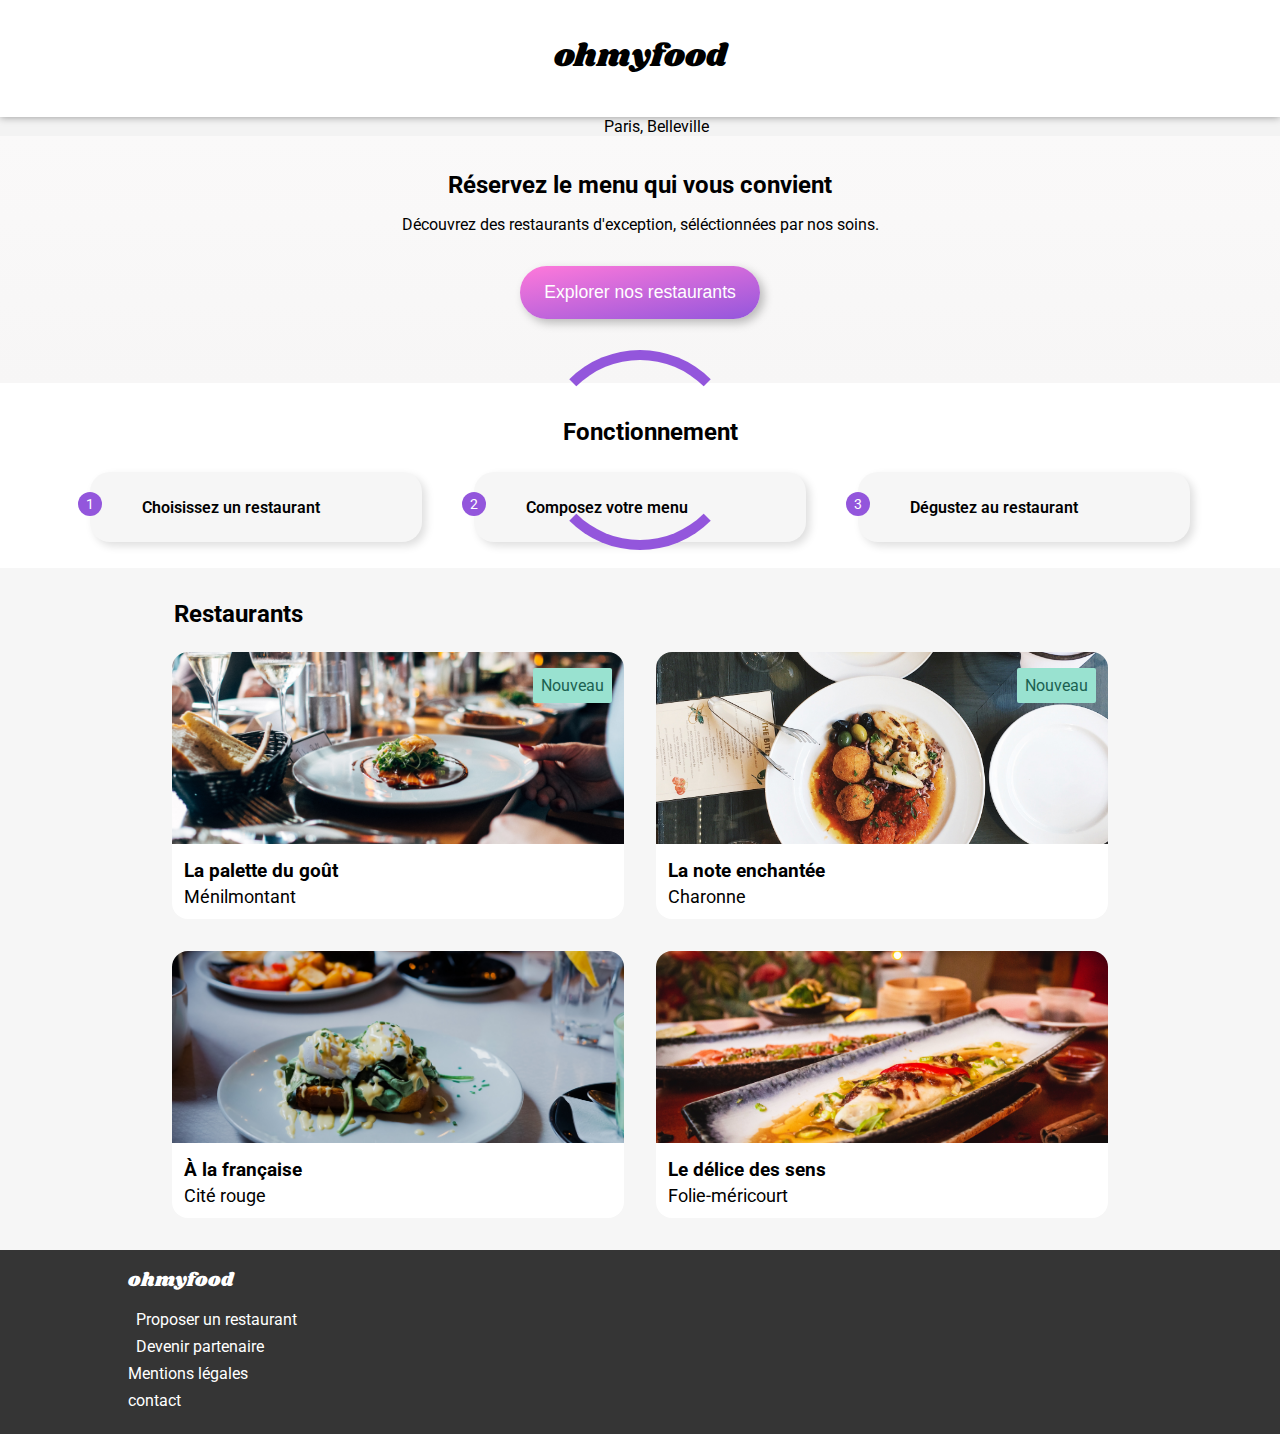
==== commit 12f75ead: "finished" ====
--- a/index.html
+++ b/index.html
@@ -44,10 +44,11 @@
       <div>
         <button class="btn hero_btn">Explorer nos restaurants</button>
       </div>
-    </div>
+     </div>
+        
 <!--Steps-->
+<h2 class="steps_title">Fonctionnement</h2>
   <section class="steps">
-    <h2 class="steps_title">Fonctionnement</h2>
     <div class="steps_btn">
       <p class="number">1</p>
       <div class="steps_txt">
@@ -73,7 +74,7 @@
       <h2 class="restaurants_title">Restaurants</h2>
       <div class="cards">
         <a class="card" href="menu-1.html">
-          <img src="/Omid-Ohmyfood/Maquettes_Ohmyfood/images/restaurants/jay-wennington-N_Y88TWmGwA-unsplash.jpg" alt="" class="card_img"> 
+          <img src="./Maquettes_Ohmyfood/images/restaurants/jay-wennington-N_Y88TWmGwA-unsplash.jpg" alt="" class="card_img"> 
           <p class="card_new">Nouveau</p>
           <div class="card_info">
             <h3 class="restaurant_name">La palette du goût</h3>  
@@ -84,7 +85,7 @@
           </div>
         </a>
         <a class="card" href="menu-2.html">      
-          <img src="/Omid-Ohmyfood/Maquettes_Ohmyfood/images/restaurants/stil-u2Lp8tXIcjw-unsplash.jpg" alt="" class="card_img">
+          <img src="./Maquettes_Ohmyfood/images/restaurants/stil-u2Lp8tXIcjw-unsplash.jpg" alt="" class="card_img">
           <p class="card_new">Nouveau</p>         
           <div class="card_info">
             <h3 class="restaurant_name">La note enchantée</h3>
@@ -94,7 +95,7 @@
           </div>
         </a>
         <a class="card" href="menu-3.html"> 
-          <img src="/Omid-Ohmyfood/Maquettes_Ohmyfood/images/restaurants/toa-heftiba-DQKerTsQwi0-unsplash.jpg" alt="" class="card_img">       
+          <img src="./Maquettes_Ohmyfood/images/restaurants/toa-heftiba-DQKerTsQwi0-unsplash.jpg" alt="" class="card_img">       
           <div class="card_info">
             <h3 class="restaurant_name">À la française</h3>
             <p class="restaurant_location">Cité rouge</p>
@@ -103,7 +104,7 @@
           </div>
         </a>
         <a class="card" href="menu-4.html">        
-          <img src="/Omid-Ohmyfood/Maquettes_Ohmyfood/images/restaurants/louis-hansel-shotsoflouis-qNBGVyOCY8Q-unsplash.jpg" alt="" class="card_img">   
+          <img src="./Maquettes_Ohmyfood/images/restaurants/louis-hansel-shotsoflouis-qNBGVyOCY8Q-unsplash.jpg" alt="" class="card_img">   
             <div class="card_info">
             <h3 class="restaurant_name">Le délice des sens</h3>
             <p class="restaurant_location">Folie-méricourt</p>
--- a/styles/style.css
+++ b/styles/style.css
@@ -138,6 +138,8 @@
 
 .btn:hover {
   cursor: pointer;
+  opacity: 0.8;
+  box-shadow: 0.25rem 0.25rem 10px #000000c9;
 }
 
 /**Steps-section**/
@@ -631,12 +633,16 @@
 
   .steps {
     display: flex;
+    justify-content: center;
     flex-wrap: wrap;
     flex-basis: auto;
   }
 
   .steps_title {
-   margin-top: 0;
+    display: flex;
+    justify-content: center;
+    margin-bottom: 0;
+    margin-top: 15px;
   }
 
   .steps_btn {
@@ -887,6 +893,14 @@
     grid-template-columns: repeat(3, 1fr);
     column-gap: 1rem;
   }
+
+  .steps_title {
+    padding-top: 20px;
+    margin-bottom: 0;
+    display: flex;
+    justify-content: center;
+  }
+
 }
 
 @media screen and (min-width: 1200px) {
@@ -912,13 +926,14 @@
 /* spinner loading */
 
 .spinner {
-  width: 100px;
-  height: 100px;
+  width: 200px;
+  height: 200px;
   position: fixed;
   top: 50%;
   left: 50%;
   transform: translate(-50%, -50%);
   pointer-events: none;
+  z-index: 10;
 }
 
 .spinner div {
@@ -933,6 +948,7 @@
   animation-duration: 2.5s;
   animation-iteration-count: 2;
   animation-fill-mode:forwards;
+  z-index: 10;
 }
 
 .spinner div:nth-child(2) {
@@ -942,6 +958,7 @@
   animation-duration: 2.5s; 
   animation-iteration-count: 2;
   animation-fill-mode:forwards;
+  z-index: 10;
 }
 
 @keyframes spinnerOne {
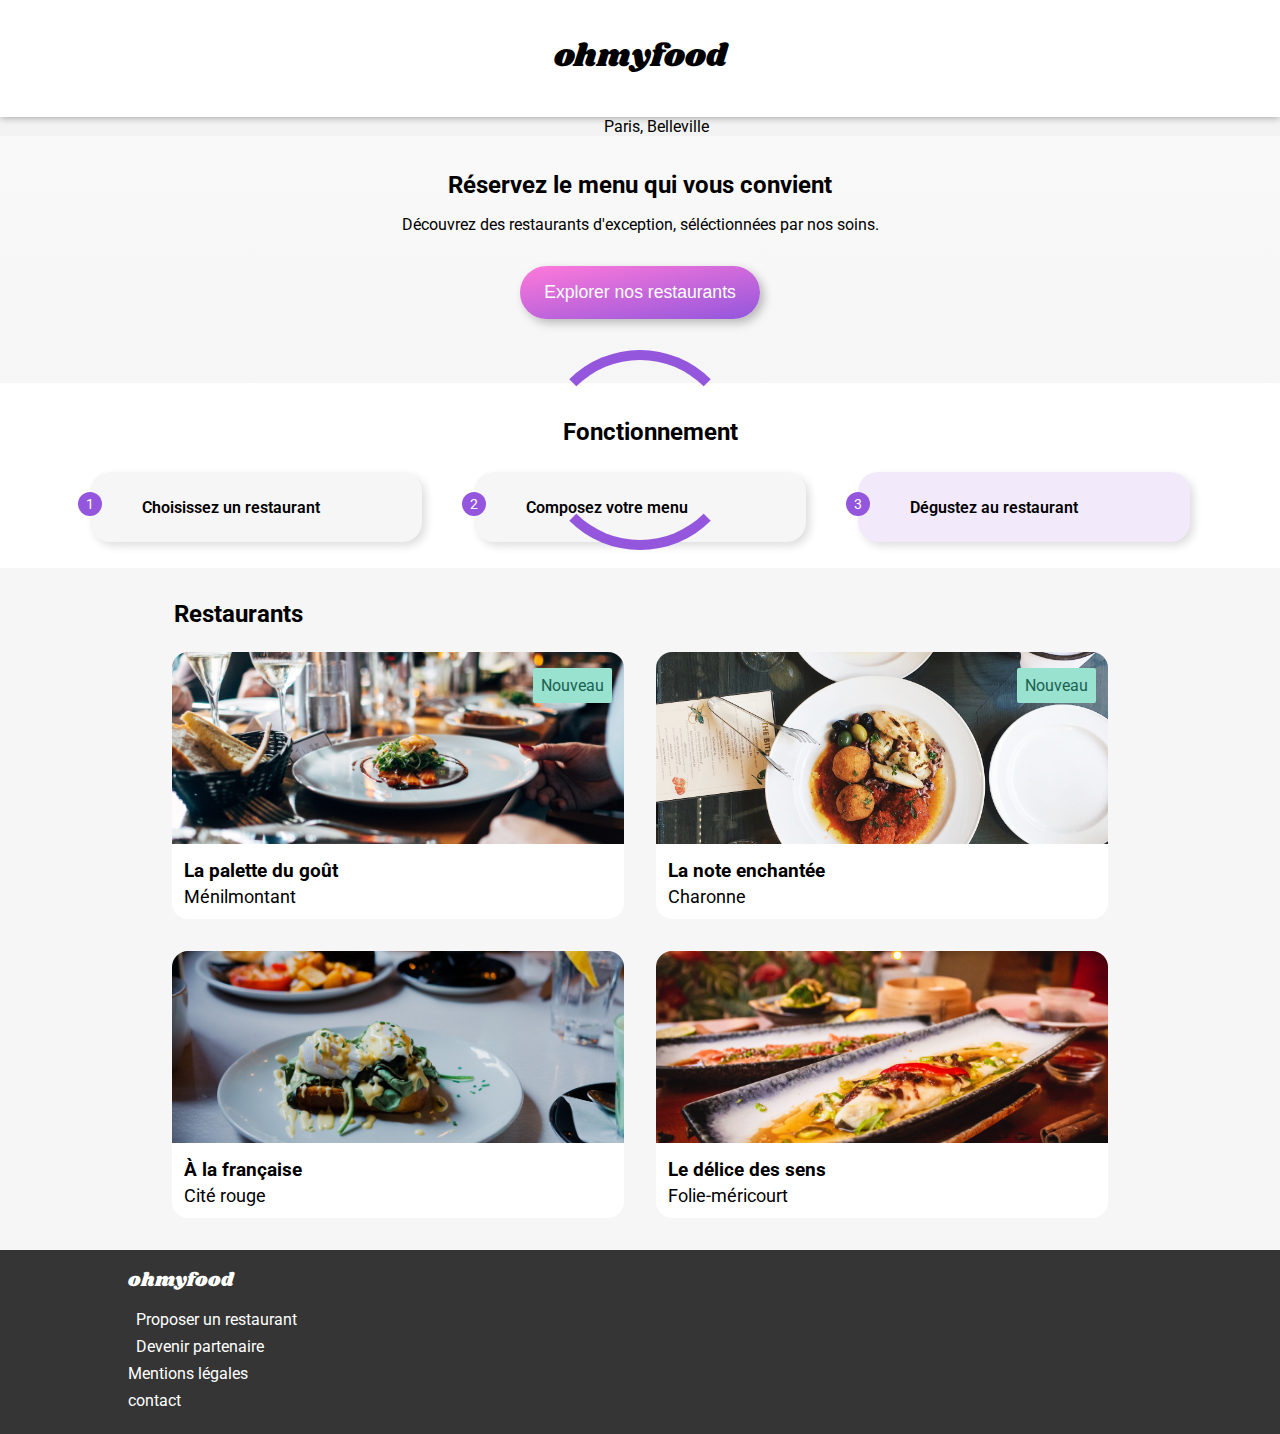
==== commit fabe5650: "projet3ready" ====
--- a/index.html
+++ b/index.html
@@ -49,22 +49,22 @@
 <!--Steps-->
 <h2 class="steps_title">Fonctionnement</h2>
   <section class="steps">
-    <div class="steps_btn">
+    <div class="steps_btn steps_btn1">
       <p class="number">1</p>
       <div class="steps_txt">
-      <i class="fa-solid fa-mobile-screen steps-icon"></i>
+      <i class="fa-solid fa-mobile-screen steps-icon steps-icon1"></i>
       Choisissez un restaurant</div>
       </div>
-    <div class="steps_btn">
+    <div class="steps_btn steps_btn2">
       <p class="number">2</p>
       <div class="steps_txt">
-        <i class="fa-solid fa-list-ul steps-icon"></i>
+        <i class="fa-solid fa-list-ul steps-icon steps-icon2"></i>
         Composez votre menu</div>
     </div>
-    <div class="steps_btn">
+    <div class="steps_btn steps_btn3">
       <p class="number">3</p>
       <div class="steps_txt">
-        <i class="fa-solid fa-store steps-icon"></i>
+        <i class="fa-solid fa-store steps-icon steps-icon3"></i>
         Dégustez au restaurant</div>
     </div>
   </section>
--- a/styles/style.css
+++ b/styles/style.css
@@ -163,7 +163,7 @@
   cursor: pointer;
   transition: .3s;
   transition: .3s;
-  box-shadow: 0px 0px 10px 0px rgba(0, 0, 0, 0.6);
+  box-shadow: 0px 0px 6px 0px rgba(0, 0, 0, 0.6);
   background-color: #f2eafb;
 }
 
@@ -197,6 +197,14 @@
   margin-right: 20px;
 }
 
+.steps-icon3 {
+  color: #9356dc;
+}
+
+.steps_btn3 {
+  background-color: #f2eafb;
+}
+
 /**Restaurants Cards section**/
 
 .restaurants {
@@ -317,103 +325,6 @@
 
 /** Menu **/
 
-.loader {
-  display: flex;
-  position: fixed;
-  width: 100%;
-  height: 100%;
-  background: #ffffffa8;
-  z-index: 100000;
-  justify-content: center;
-  align-items: center;
-  animation: loader 1s;
-  animation-delay: 1s;
-  animation-fill-mode: both;
-}
-
-.loader .loader__logo {
-  font-family: 'Shrikhand', "cursive";
-  font-size: 3rem;
-  animation: LogoAnimate 1s;
-  animation-iteration-count: 1;
-}
-
-.loader .item--0 {
-  animation-delay: 0s;
-}
-
-.loader .item--1 {
-  animation-delay: 0.1s;
-}
-
-.loader .item--2 {
-  animation-delay: 0.2s;
-}
-
-.loader .item--3 {
-  animation-delay: 0.3s;
-}
-
-.loader .item--4 {
-  animation-delay: 0.4s;
-}
-
-.loader .item--5 {
-  animation-delay: 0.5s;
-}
-
-.loader .item--6 {
-  animation-delay: 0.6s;
-}
-
-.loader .item--7 {
-  animation-delay: 0.7s;
-}
-
-@-webkit-keyframes LogoAnimate {
-  0% {
-   transform: translateY(0) rotate(360deg);
-  }
-  25% {
-    transform: translateY(1rem);
-  }
-  75% {
-    transform: translateY(-1rem);
-  }
-  100% {
-    transform: translateY(0);
-  }
-}
-
-@keyframes LogoAnimate {
-  0% {
-    transform: translateY(0) rotate(360deg);
-  }
-  25% {
-    transform: translateY(1rem);
-  }
-  75% {
-   transform: translateY(-1rem);
-  }
-  100% {
-    transform: translateY(0);
-  }
-}
-
-@-webkit-keyframes loader {
-  100% {
-    opacity: 0;
-    z-index: -1000;
-  }
-}
-
-@keyframes loader {
-  100% {
-    opacity: 0;
-    z-index: -1000;
-  }
-}
-
 .container {
   margin: auto;
   position: relative;
@@ -452,184 +363,11 @@
   object-fit: cover;
 }
 
-#content .bold-700 {
-  font-weight: 700;
-}
-
-#content .location {
-  display: flex;
-  justify-content: center;
-  align-items: center;
-  background-color: #f3f3f3;
-  position: relative;
-  font-size: 1.2rem;
-  padding: 1.20rem;
-}
-
-#content .location .location__icon {
-  margin: 0 1rem 0 0;
-}
-
-#content .info {
-  padding: 2rem;
-  text-align: center;
-  background: #fafafa;
-}
-
-#content .info .info__sentence {
-  font-weight: 300;
-  margin: 1.5rem 0;
-}
-
-#content .info .btn__explore {
-  padding: .75rem 1.5rem;
-  font-size: 1.1rem;
-  color: #fff;
-  cursor: pointer;
-  transition: .25s;
-  box-shadow: .25rem .25rem 10px #00000045;
-  border-radius: 5rem;
-  background: #686868 linear-gradient(0deg, rgba(147, 86, 220, 0.9), rgba(255, 121, 218, 0.9));
-  font-weight: 500;
-}
-
-#content .info .btn__explore:hover {
-  opacity: 0.8;
-  box-shadow: 0.25rem 0.25rem 10px #000000c9;
-}
-
-#content .tutorial {
-  padding: 2rem 1rem;
-}
-
-#content .tutorial .container ul {
-  padding: 0;
-  margin: 0;
-  list-style: none;
-  counter-reset: ListCount;
-}
-
-#content .tutorial .container ul li {
-  padding: 1.5rem;
-  margin: 1rem 1rem 1rem 1rem;
-  background: #f6f6f6;
-  border-radius: 1.25rem;
-  display: flex;
-  position: relative;
-  box-shadow: .25rem .25rem .5rem #00000022;
-}
-
-#content .tutorial .container ul li::before {
-  counter-increment: ListCount 1;
-  content: counter(ListCount);
-  width: 1.5rem;
-  height: 1.5rem;
-  border-radius: 5rem;
-  background: #9356DC;
-  display: flex;
-  justify-content: center;
-  align-items: center;
-  color: #fff;
-  position: absolute;
-  left: -.75rem;
-}
-
-#content .tutorial .container ul li i {
-  margin-right: 1rem;
-  color: #7e7e7e;
-}
-
-#content .tutorial .container ul li span {
-  color: #000;
-  font-weight: 400;
-}
-
-#content .restaurants {
-  background: #f6f6f6;
-  padding: 2rem 1rem;
-}
-
-#content .restaurants .container .cards {
-  display: flex;
-  flex-direction: column;
-}
-
-#content .restaurants .container .cards .card {
-  background: #fff;
-  border-radius: 1rem;
-  position: relative;
-  display: block;
-  margin: 0.5rem 0;
-  box-shadow: .25rem .25rem .5rem #00000012;
-}
-
-#content .restaurants .container .cards .card img {
-  width: 100%;
-  height: 12rem;
-  border-radius: 1rem 1rem 0 0;
-  box-shadow: none;
-  object-fit: cover;
-}
-
-#content .restaurants .container .cards .card .card__badge--new {
-  background: #99e1cf;
-  color: #138668;
-  padding: .5rem;
-  border-radius: .125rem;
-  position: absolute;
-  top: 1rem;
-  right: .75rem;
-}
-
-#content .restaurants .container .cards .card .card__footer {
-  display: flex;
-  justify-content: space-between;
-  align-items: center;
-  margin: 0 .5rem;
-  color: black;
-  padding: 1rem;
-}
-
-#content .restaurants .container .cards .card .card__footer h3 {
-  margin: 0 0 .25rem;
-}
-
-#content .restaurants .container .cards .card .card__footer span {
-  margin: 0;
-}
-
-#content .restaurants .container .cards .card .card__footer .card__heart {
-  width: 2rem;
-  height: 2rem;
-  padding: 0;
-  display: flex;
-  justify-content: center;
-  align-items: center;
-  cursor: pointer;
-  position: relative;
-  background: transparent;
-}
-
-#content .restaurants .container .cards .card .card__footer .card__heart i {
-  font-size: 2em;
-  position: absolute;
-}
-
-#content .restaurants .container .cards .card .card__footer .card__heart i:hover {
-  opacity: 0;
-}
-
-#content .restaurants .container .cards .card .card__footer .card__heart .heart__color {
-  opacity: 0;
-}
-
-#content .restaurants .container .cards .card .card__footer .card__heart .heart__color:hover {
-  opacity: 1;
-  background-color: linear-gradient(0deg, #9356dc, #ff79da);
-  transition: all 0.5s;
-}
-
 @media screen and (min-width: 768px) {
+
+  .menu__header h1 {
+    padding-left: 250px;
+  }
 
   .steps {
     display: flex;
@@ -869,22 +607,29 @@
   justify-content: center;
 }
 
-.menu .btn__cards .btn__buy {
+.menu .btn_ordered {
   padding: .75rem 1.5rem;
   font-size: 1.1rem;
   color: #fff;
-  cursor: pointer;
   transition: .25s;
   box-shadow: .25rem .25rem 10px #00000045;
   border-radius: 5rem; 
   background: #686868 linear-gradient(0deg, rgba(147, 86, 220, 0.9), rgba(255, 121, 218, 0.9));
   font-weight: 500;
-  font-weight: 400;
-}
-
-.menu .btn__cards .btn__buy:hover {
+}
+
+.menu .btn_ordered:hover {
   opacity: 0.8;
   box-shadow: 0.25rem 0.25rem 10px #000000c9;
+}
+
+
+.btn_ordered_container {
+  display: flex;
+  justify-content: center;
+  align-content: center;
+  margin-top: 25px;
+  padding-bottom: 45px;
 }
 
 @media screen and (min-width: 1024px) {
@@ -899,6 +644,10 @@
     margin-bottom: 0;
     display: flex;
     justify-content: center;
+  }
+
+  .menu__header h1 {
+   padding-left: 550px;
   }
 
 }
